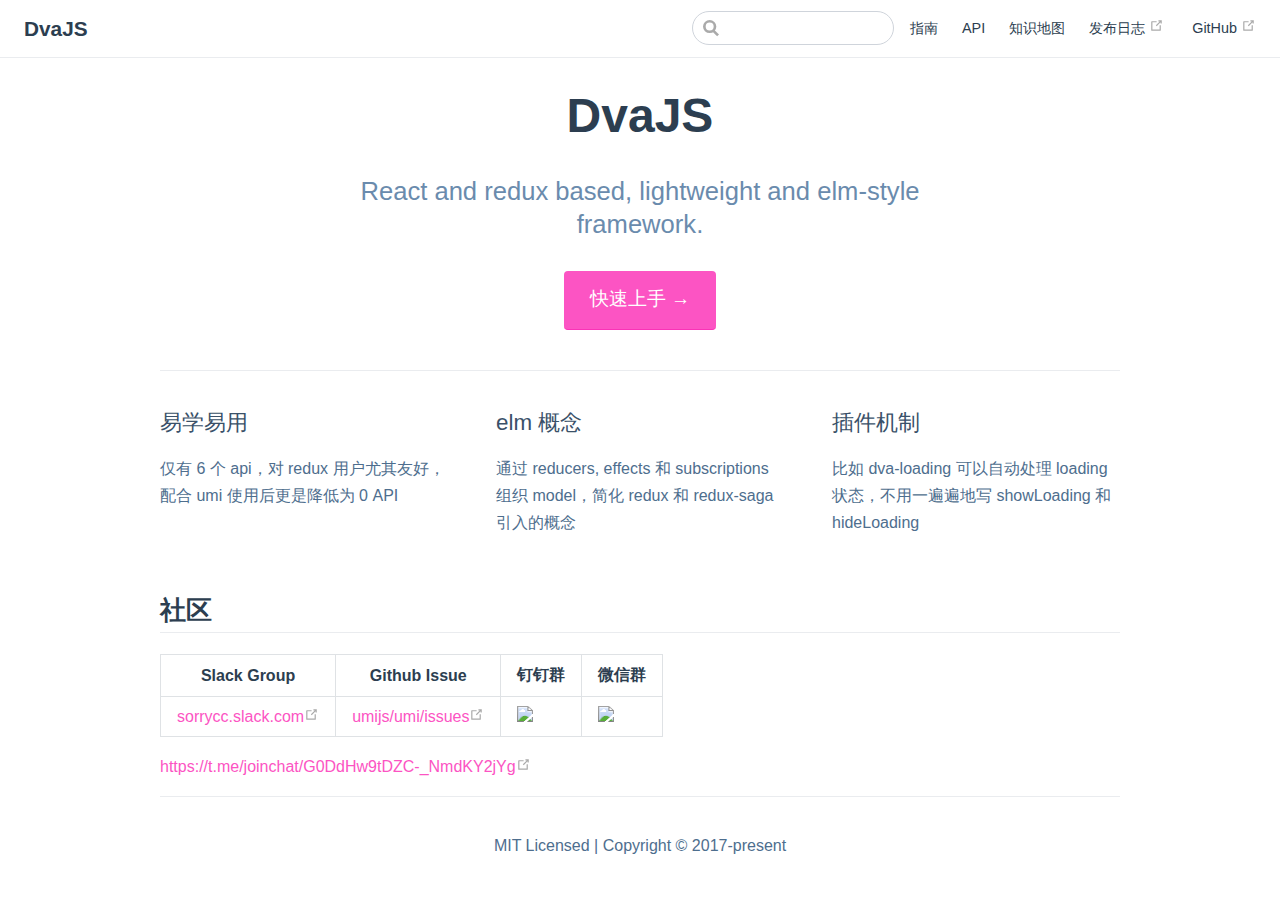
==== index.html @ c40e7f50 "add:init" ====
<!DOCTYPE html>
<html lang="en-US">
  <head>
    <meta charset="utf-8">
    <meta name="viewport" content="width=device-width,initial-scale=1">
    <title>DvaJS</title>
    <meta name="description" content="React and redux based, lightweight and elm-style framework.">
    
    
    <link rel="preload" href="/assets/css/0.styles.b0be452b.css" as="style"><link rel="preload" href="/assets/js/app.c9325fe4.js" as="script"><link rel="preload" href="/assets/js/6.11b1af30.js" as="script"><link rel="prefetch" href="/assets/js/10.3b941219.js"><link rel="prefetch" href="/assets/js/11.faeb7d87.js"><link rel="prefetch" href="/assets/js/12.e7dcc131.js"><link rel="prefetch" href="/assets/js/13.76b6ff05.js"><link rel="prefetch" href="/assets/js/14.040e951c.js"><link rel="prefetch" href="/assets/js/15.d0a3ab5c.js"><link rel="prefetch" href="/assets/js/16.5284c3d8.js"><link rel="prefetch" href="/assets/js/17.88814d3d.js"><link rel="prefetch" href="/assets/js/2.fa90be6b.js"><link rel="prefetch" href="/assets/js/3.ce55975b.js"><link rel="prefetch" href="/assets/js/4.3167257f.js"><link rel="prefetch" href="/assets/js/5.03540d78.js"><link rel="prefetch" href="/assets/js/7.8726c71b.js"><link rel="prefetch" href="/assets/js/8.0f609521.js"><link rel="prefetch" href="/assets/js/9.8cca2a40.js">
    <link rel="stylesheet" href="/assets/css/0.styles.b0be452b.css">
  </head>
  <body>
    <div id="app" data-server-rendered="true"><div class="theme-container no-sidebar"><header class="navbar"><div class="sidebar-button"><svg xmlns="http://www.w3.org/2000/svg" aria-hidden="true" role="img" viewBox="0 0 448 512" class="icon"><path fill="currentColor" d="M436 124H12c-6.627 0-12-5.373-12-12V80c0-6.627 5.373-12 12-12h424c6.627 0 12 5.373 12 12v32c0 6.627-5.373 12-12 12zm0 160H12c-6.627 0-12-5.373-12-12v-32c0-6.627 5.373-12 12-12h424c6.627 0 12 5.373 12 12v32c0 6.627-5.373 12-12 12zm0 160H12c-6.627 0-12-5.373-12-12v-32c0-6.627 5.373-12 12-12h424c6.627 0 12 5.373 12 12v32c0 6.627-5.373 12-12 12z"></path></svg></div> <a href="/" aria-current="page" class="home-link router-link-exact-active router-link-active"><!----> <span class="site-name">DvaJS</span></a> <div class="links" style="max-width:nullpx;"><div class="search-box"><input aria-label="Search" autocomplete="off" spellcheck="false" value=""> <!----></div> <nav class="nav-links can-hide"><div class="nav-item"><a href="/guide/" class="nav-link">指南</a></div><div class="nav-item"><a href="/api/" class="nav-link">API</a></div><div class="nav-item"><a href="/knowledgemap/" class="nav-link">知识地图</a></div><div class="nav-item"><a href="https://github.com/dvajs/dva/releases" target="_blank" rel="noopener noreferrer" class="nav-link external">
  发布日志
  <svg xmlns="http://www.w3.org/2000/svg" aria-hidden="true" x="0px" y="0px" viewBox="0 0 100 100" width="15" height="15" class="icon outbound"><path fill="currentColor" d="M18.8,85.1h56l0,0c2.2,0,4-1.8,4-4v-32h-8v28h-48v-48h28v-8h-32l0,0c-2.2,0-4,1.8-4,4v56C14.8,83.3,16.6,85.1,18.8,85.1z"></path> <polygon fill="currentColor" points="45.7,48.7 51.3,54.3 77.2,28.5 77.2,37.2 85.2,37.2 85.2,14.9 62.8,14.9 62.8,22.9 71.5,22.9"></polygon></svg></a></div> <a href="https://github.com/dvajs/dva" target="_blank" rel="noopener noreferrer" class="repo-link">
    GitHub
    <svg xmlns="http://www.w3.org/2000/svg" aria-hidden="true" x="0px" y="0px" viewBox="0 0 100 100" width="15" height="15" class="icon outbound"><path fill="currentColor" d="M18.8,85.1h56l0,0c2.2,0,4-1.8,4-4v-32h-8v28h-48v-48h28v-8h-32l0,0c-2.2,0-4,1.8-4,4v56C14.8,83.3,16.6,85.1,18.8,85.1z"></path> <polygon fill="currentColor" points="45.7,48.7 51.3,54.3 77.2,28.5 77.2,37.2 85.2,37.2 85.2,14.9 62.8,14.9 62.8,22.9 71.5,22.9"></polygon></svg></a></nav></div></header> <div class="sidebar-mask"></div> <div class="sidebar"><nav class="nav-links"><div class="nav-item"><a href="/guide/" class="nav-link">指南</a></div><div class="nav-item"><a href="/api/" class="nav-link">API</a></div><div class="nav-item"><a href="/knowledgemap/" class="nav-link">知识地图</a></div><div class="nav-item"><a href="https://github.com/dvajs/dva/releases" target="_blank" rel="noopener noreferrer" class="nav-link external">
  发布日志
  <svg xmlns="http://www.w3.org/2000/svg" aria-hidden="true" x="0px" y="0px" viewBox="0 0 100 100" width="15" height="15" class="icon outbound"><path fill="currentColor" d="M18.8,85.1h56l0,0c2.2,0,4-1.8,4-4v-32h-8v28h-48v-48h28v-8h-32l0,0c-2.2,0-4,1.8-4,4v56C14.8,83.3,16.6,85.1,18.8,85.1z"></path> <polygon fill="currentColor" points="45.7,48.7 51.3,54.3 77.2,28.5 77.2,37.2 85.2,37.2 85.2,14.9 62.8,14.9 62.8,22.9 71.5,22.9"></polygon></svg></a></div> <a href="https://github.com/dvajs/dva" target="_blank" rel="noopener noreferrer" class="repo-link">
    GitHub
    <svg xmlns="http://www.w3.org/2000/svg" aria-hidden="true" x="0px" y="0px" viewBox="0 0 100 100" width="15" height="15" class="icon outbound"><path fill="currentColor" d="M18.8,85.1h56l0,0c2.2,0,4-1.8,4-4v-32h-8v28h-48v-48h28v-8h-32l0,0c-2.2,0-4,1.8-4,4v56C14.8,83.3,16.6,85.1,18.8,85.1z"></path> <polygon fill="currentColor" points="45.7,48.7 51.3,54.3 77.2,28.5 77.2,37.2 85.2,37.2 85.2,14.9 62.8,14.9 62.8,22.9 71.5,22.9"></polygon></svg></a></nav>  <!----> </div> <div class="home"><div class="hero"><!----> <h1>DvaJS</h1> <p class="description">
      React and redux based, lightweight and elm-style framework.
    </p> <p class="action"><a href="/guide/" class="nav-link action-button">快速上手 →</a></p></div> <div class="features"><div class="feature"><h2>易学易用</h2> <p>仅有 6 个 api，对 redux 用户尤其友好，配合 umi 使用后更是降低为 0 API</p></div><div class="feature"><h2>elm 概念</h2> <p>通过 reducers, effects 和 subscriptions 组织 model，简化 redux 和 redux-saga 引入的概念</p></div><div class="feature"><h2>插件机制</h2> <p>比如 dva-loading 可以自动处理 loading 状态，不用一遍遍地写 showLoading 和 hideLoading</p></div></div> <div class="content custom"><h2 id="社区"><a href="#社区" class="header-anchor">#</a> 社区</h2> <table><thead><tr><th>Slack Group</th> <th>Github Issue</th> <th>钉钉群</th> <th>微信群</th></tr></thead> <tbody><tr><td><a href="https://join.slack.com/t/sorrycc/shared_invite/enQtNTUzMTYxNDQ5MzE4LTg1NjEzYWUwNDQzMWU3YjViYjcyM2RkZDdjMzE0NzIxMTg3MzIwMDM2YjUwNTZkNDdhNTY5ZTlhYzc1Nzk2NzI" target="_blank" rel="noopener noreferrer">sorrycc.slack.com<svg xmlns="http://www.w3.org/2000/svg" aria-hidden="true" x="0px" y="0px" viewBox="0 0 100 100" width="15" height="15" class="icon outbound"><path fill="currentColor" d="M18.8,85.1h56l0,0c2.2,0,4-1.8,4-4v-32h-8v28h-48v-48h28v-8h-32l0,0c-2.2,0-4,1.8-4,4v56C14.8,83.3,16.6,85.1,18.8,85.1z"></path> <polygon fill="currentColor" points="45.7,48.7 51.3,54.3 77.2,28.5 77.2,37.2 85.2,37.2 85.2,14.9 62.8,14.9 62.8,22.9 71.5,22.9"></polygon></svg></a></td> <td><a href="https://github.com/umijs/umi/issues" target="_blank" rel="noopener noreferrer">umijs/umi/issues<svg xmlns="http://www.w3.org/2000/svg" aria-hidden="true" x="0px" y="0px" viewBox="0 0 100 100" width="15" height="15" class="icon outbound"><path fill="currentColor" d="M18.8,85.1h56l0,0c2.2,0,4-1.8,4-4v-32h-8v28h-48v-48h28v-8h-32l0,0c-2.2,0-4,1.8-4,4v56C14.8,83.3,16.6,85.1,18.8,85.1z"></path> <polygon fill="currentColor" points="45.7,48.7 51.3,54.3 77.2,28.5 77.2,37.2 85.2,37.2 85.2,14.9 62.8,14.9 62.8,22.9 71.5,22.9"></polygon></svg></a></td> <td><img src="https://gw.alipayobjects.com/zos/rmsportal/jPXcQOlGLnylGMfrKdBz.jpg" width="60"></td> <td><img src="https://img.alicdn.com/tfs/TB13U6aF6DpK1RjSZFrXXa78VXa-752-974.jpg" width="60"></td></tr></tbody></table> <p><a href="https://t.me/joinchat/G0DdHw9tDZC-_NmdKY2jYg" target="_blank" rel="noopener noreferrer">https://t.me/joinchat/G0DdHw9tDZC-_NmdKY2jYg<svg xmlns="http://www.w3.org/2000/svg" aria-hidden="true" x="0px" y="0px" viewBox="0 0 100 100" width="15" height="15" class="icon outbound"><path fill="currentColor" d="M18.8,85.1h56l0,0c2.2,0,4-1.8,4-4v-32h-8v28h-48v-48h28v-8h-32l0,0c-2.2,0-4,1.8-4,4v56C14.8,83.3,16.6,85.1,18.8,85.1z"></path> <polygon fill="currentColor" points="45.7,48.7 51.3,54.3 77.2,28.5 77.2,37.2 85.2,37.2 85.2,14.9 62.8,14.9 62.8,22.9 71.5,22.9"></polygon></svg></a></p></div> <div class="footer">
    MIT Licensed | Copyright © 2017-present
  </div></div> <!----></div></div>
    <script src="/assets/js/app.c9325fe4.js" defer></script><script src="/assets/js/6.11b1af30.js" defer></script>
  </body>
</html>
---- assets/css/0.styles.b0be452b.css ----
.home{padding:3.6rem 2rem 0;max-width:960px;margin:0 auto}.home .hero{text-align:center}.home .hero img{max-width:100%;max-height:280px;display:block;margin:3rem auto 1.5rem}.home .hero h1{font-size:3rem}.home .hero .action,.home .hero .description,.home .hero h1{margin:1.8rem auto}.home .hero .description{max-width:35rem;font-size:1.6rem;line-height:1.3;color:#6a8bad}.home .hero .action-button{display:inline-block;font-size:1.2rem;color:#fff;background-color:#fc54c3;padding:.8rem 1.6rem;border-radius:4px;transition:background-color .1s ease;box-sizing:border-box;border-bottom:1px solid #fb33b7}.home .hero .action-button:hover{background-color:#fc65c9}.home .features{border-top:1px solid #eaecef;padding:1.2rem 0;margin-top:2.5rem;display:flex;flex-wrap:wrap;align-items:flex-start;align-content:stretch;justify-content:space-between}.home .feature{flex-grow:1;flex-basis:30%;max-width:30%}.home .feature h2{font-size:1.4rem;font-weight:500;border-bottom:none;padding-bottom:0;color:#3a5169}.home .feature p{color:#4e6e8e}.home .footer{padding:2.5rem;border-top:1px solid #eaecef;text-align:center;color:#4e6e8e}@media (max-width:719px){.home .features{flex-direction:column}.home .feature{max-width:100%;padding:0 2.5rem}}@media (max-width:419px){.home{padding-left:1.5rem;padding-right:1.5rem}.home .hero img{max-height:210px;margin:2rem auto 1.2rem}.home .hero h1{font-size:2rem}.home .hero .action,.home .hero .description,.home .hero h1{margin:1.2rem auto}.home .hero .description{font-size:1.2rem}.home .hero .action-button{font-size:1rem;padding:.6rem 1.2rem}.home .feature h2{font-size:1.25rem}}.sidebar-button{display:none;width:1.25rem;height:1.25rem;position:absolute;padding:.6rem;top:.6rem;left:1rem;cursor:pointer}.sidebar-button .icon{display:block;width:1.25rem;height:1.25rem}@media (max-width:719px){.sidebar-button{display:block}}.search-box{display:inline-block;position:relative;margin-right:1rem}.search-box input{cursor:text;width:10rem;color:#4e6e8e;display:inline-block;border:1px solid #cfd4db;border-radius:2rem;font-size:.9rem;line-height:2rem;padding:0 .5rem 0 2rem;outline:none;transition:all .2s ease;background:#fff url(/assets/img/search.83621669.svg) .6rem .5rem no-repeat;background-size:1rem}.search-box input:focus{cursor:auto;border-color:#fc54c3}.search-box .suggestions{background:#fff;width:20rem;position:absolute;top:1.5rem;border:1px solid #cfd4db;border-radius:6px;padding:.4rem;list-style-type:none}.search-box .suggestions.align-right{right:0}.search-box .suggestion{line-height:1.4;padding:.4rem .6rem;border-radius:4px;cursor:pointer}.search-box .suggestion a{white-space:normal;color:#5d82a6}.search-box .suggestion a .page-title{font-weight:600}.search-box .suggestion a .header{font-size:.9em;margin-left:.25em}.search-box .suggestion.focused{background-color:#f3f4f5}.search-box .suggestion.focused a{color:#fc54c3}@media (max-width:959px){.search-box input{cursor:pointer;width:0;border-color:transparent;position:relative}.search-box input:focus{cursor:text;left:0;width:10rem}}@media (max-width:959px) and (min-width:719px){.search-box .suggestions{left:0}}@media (max-width:719px){.search-box{margin-right:0}.search-box input{left:1rem}.search-box .suggestions{right:0}}@media (max-width:419px){.search-box .suggestions{width:calc(100vw - 4rem)}.search-box input:focus{width:8rem}}.dropdown-enter,.dropdown-leave-to{height:0!important}.dropdown-wrapper{cursor:pointer}.dropdown-wrapper .dropdown-title{display:block}.dropdown-wrapper .dropdown-title:hover{border-color:transparent}.dropdown-wrapper .dropdown-title .arrow{vertical-align:middle;margin-top:-1px;margin-left:.4rem}.dropdown-wrapper .nav-dropdown .dropdown-item{color:inherit;line-height:1.7rem}.dropdown-wrapper .nav-dropdown .dropdown-item h4{margin:.45rem 0 0;border-top:1px solid #eee;padding:.45rem 1.5rem 0 1.25rem}.dropdown-wrapper .nav-dropdown .dropdown-item .dropdown-subitem-wrapper{padding:0;list-style:none}.dropdown-wrapper .nav-dropdown .dropdown-item .dropdown-subitem-wrapper .dropdown-subitem{font-size:.9em}.dropdown-wrapper .nav-dropdown .dropdown-item a{display:block;line-height:1.7rem;position:relative;border-bottom:none;font-weight:400;margin-bottom:0;padding:0 1.5rem 0 1.25rem}.dropdown-wrapper .nav-dropdown .dropdown-item a.router-link-active,.dropdown-wrapper .nav-dropdown .dropdown-item a:hover{color:#fc54c3}.dropdown-wrapper .nav-dropdown .dropdown-item a.router-link-active:after{content:"";width:0;height:0;border-left:5px solid #fc54c3;border-top:3px solid transparent;border-bottom:3px solid transparent;position:absolute;top:calc(50% - 2px);left:9px}.dropdown-wrapper .nav-dropdown .dropdown-item:first-child h4{margin-top:0;padding-top:0;border-top:0}@media (max-width:719px){.dropdown-wrapper.open .dropdown-title{margin-bottom:.5rem}.dropdown-wrapper .nav-dropdown{transition:height .1s ease-out;overflow:hidden}.dropdown-wrapper .nav-dropdown .dropdown-item h4{border-top:0;margin-top:0;padding-top:0}.dropdown-wrapper .nav-dropdown .dropdown-item>a,.dropdown-wrapper .nav-dropdown .dropdown-item h4{font-size:15px;line-height:2rem}.dropdown-wrapper .nav-dropdown .dropdown-item .dropdown-subitem{font-size:14px;padding-left:1rem}}@media (min-width:719px){.dropdown-wrapper{height:1.8rem}.dropdown-wrapper:hover .nav-dropdown{display:block!important}.dropdown-wrapper .dropdown-title .arrow{border-left:4px solid transparent;border-right:4px solid transparent;border-top:6px solid #ccc;border-bottom:0}.dropdown-wrapper .nav-dropdown{display:none;height:auto!important;box-sizing:border-box;max-height:calc(100vh - 2.7rem);overflow-y:auto;position:absolute;top:100%;right:0;background-color:#fff;padding:.6rem 0;border:1px solid #ddd;border-bottom-color:#ccc;text-align:left;border-radius:.25rem;white-space:nowrap;margin:0}}.nav-links{display:inline-block}.nav-links a{line-height:1.4rem;color:inherit}.nav-links a.router-link-active,.nav-links a:hover{color:#fc54c3}.nav-links .nav-item{position:relative;display:inline-block;margin-left:1.5rem;line-height:2rem}.nav-links .nav-item:first-child{margin-left:0}.nav-links .repo-link{margin-left:1.5rem}@media (max-width:719px){.nav-links .nav-item,.nav-links .repo-link{margin-left:0}}@media (min-width:719px){.nav-links a.router-link-active,.nav-links a:hover{color:#2c3e50}.nav-item>a:not(.external).router-link-active,.nav-item>a:not(.external):hover{margin-bottom:-2px;border-bottom:2px solid #fc62c8}}.navbar{padding:.7rem 1.5rem;line-height:2.2rem;position:relative}.navbar a,.navbar img,.navbar span{display:inline-block}.navbar .logo{height:2.2rem;min-width:2.2rem;margin-right:.8rem;vertical-align:top}.navbar .site-name{font-size:1.3rem;font-weight:600;color:#2c3e50;position:relative}.navbar .links{padding-left:1.5rem;box-sizing:border-box;background-color:#fff;white-space:nowrap;font-size:.9rem;position:absolute;right:1.5rem;top:.7rem;display:flex}.navbar .links .search-box{flex:0 0 auto;vertical-align:top}.navbar .links .nav-links{flex:1}@media (max-width:719px){.navbar{padding-left:4rem}.navbar .can-hide{display:none}.navbar .links{padding-left:1.5rem}}.page-edit,.page-nav{max-width:740px;margin:0 auto;padding:2rem 2.5rem}@media (max-width:959px){.page-edit,.page-nav{padding:2rem}}@media (max-width:419px){.page-edit,.page-nav{padding:1.5rem}}.page{padding-bottom:2rem}.page-edit{padding-top:1rem;padding-bottom:1rem;overflow:auto}.page-edit .edit-link{display:inline-block}.page-edit .edit-link a{color:#4e6e8e;margin-right:.25rem}.page-edit .last-updated{float:right;font-size:.9em}.page-edit .last-updated .prefix{font-weight:500;color:#4e6e8e}.page-edit .last-updated .time{font-weight:400;color:#aaa}.page-nav{padding-top:1rem;padding-bottom:0}.page-nav .inner{min-height:2rem;margin-top:0;border-top:1px solid #eaecef;padding-top:1rem;overflow:auto}.page-nav .next{float:right}@media (max-width:719px){.page-edit .edit-link{margin-bottom:.5rem}.page-edit .last-updated{font-size:.8em;float:none;text-align:left}}.sidebar .sidebar-sub-headers{padding-left:1rem;font-size:.95em}a.sidebar-link{font-weight:400;display:inline-block;color:#2c3e50;border-left:.25rem solid transparent;padding:.35rem 1rem .35rem 1.25rem;line-height:1.4;width:100%;box-sizing:border-box}a.sidebar-link:hover{color:#fc54c3}a.sidebar-link.active{font-weight:600;color:#fc54c3;border-left-color:#fc54c3}.sidebar-group a.sidebar-link{padding-left:2rem}.sidebar-sub-headers a.sidebar-link{padding-top:.25rem;padding-bottom:.25rem;border-left:none}.sidebar-sub-headers a.sidebar-link.active{font-weight:500}.sidebar-group:not(.first){margin-top:1em}.sidebar-group .sidebar-group{padding-left:.5em}.sidebar-group:not(.collapsable) .sidebar-heading{cursor:auto;color:inherit}.sidebar-heading{color:#999;transition:color .15s ease;cursor:pointer;font-size:1.1em;font-weight:700;padding:0 1.5rem;margin-top:0;margin-bottom:.5rem}.sidebar-heading.open,.sidebar-heading:hover{color:inherit}.sidebar-heading .arrow{position:relative;top:-.12em;left:.5em}.sidebar-heading:.open .arrow{top:-.18em}.sidebar-group-items{transition:height .1s ease-out;overflow:hidden}.sidebar ul{padding:0;margin:0;list-style-type:none}.sidebar a{display:inline-block}.sidebar .nav-links{display:none;border-bottom:1px solid #eaecef;padding:.5rem 0 .75rem 0}.sidebar .nav-links a{font-weight:600}.sidebar .nav-links .nav-item,.sidebar .nav-links .repo-link{display:block;line-height:1.25rem;font-size:1.1em;padding:.5rem 0 .5rem 1.5rem}.sidebar .sidebar-links{padding:1.5rem 0}@media (max-width:719px){.sidebar .nav-links{display:block}.sidebar .nav-links .dropdown-wrapper .nav-dropdown .dropdown-item a.router-link-active:after{top:calc(1rem - 2px)}.sidebar .sidebar-links{padding:1rem 0}}.sw-update-popup{position:fixed;right:1em;bottom:1em;padding:1em;border:1px solid #fc54c3;border-radius:3px;background:#fff;box-shadow:0 4px 16px rgba(0,0,0,.5);text-align:center}.sw-update-popup button{margin-top:.5em;padding:.25em 2em}.sw-update-popup-enter-active,.sw-update-popup-leave-active{transition:opacity .3s,transform .3s}.sw-update-popup-enter,.sw-update-popup-leave-to{opacity:0;transform:translateY(50%) scale(.5)}code[class*=language-],pre[class*=language-]{color:#ccc;background:none;font-family:Consolas,Monaco,Andale Mono,Ubuntu Mono,monospace;font-size:1em;text-align:left;white-space:pre;word-spacing:normal;word-break:normal;word-wrap:normal;line-height:1.5;tab-size:4;hyphens:none}pre[class*=language-]{padding:1em;margin:.5em 0;overflow:auto}:not(pre)>code[class*=language-],pre[class*=language-]{background:#2d2d2d}:not(pre)>code[class*=language-]{padding:.1em;border-radius:.3em;white-space:normal}.token.block-comment,.token.cdata,.token.comment,.token.doctype,.token.prolog{color:#999}.token.punctuation{color:#ccc}.token.attr-name,.token.deleted,.token.namespace,.token.tag{color:#e2777a}.token.function-name{color:#6196cc}.token.boolean,.token.function,.token.number{color:#f08d49}.token.class-name,.token.constant,.token.property,.token.symbol{color:#f8c555}.token.atrule,.token.builtin,.token.important,.token.keyword,.token.selector{color:#cc99cd}.token.attr-value,.token.char,.token.regex,.token.string,.token.variable{color:#7ec699}.token.entity,.token.operator,.token.url{color:#67cdcc}.token.bold,.token.important{font-weight:700}.token.italic{font-style:italic}.token.entity{cursor:help}.token.inserted{color:green}#nprogress{pointer-events:none}#nprogress .bar{background:#fc54c3;position:fixed;z-index:1031;top:0;left:0;width:100%;height:2px}#nprogress .peg{display:block;position:absolute;right:0;width:100px;height:100%;box-shadow:0 0 10px #fc54c3,0 0 5px #fc54c3;opacity:1;transform:rotate(3deg) translateY(-4px)}#nprogress .spinner{display:block;position:fixed;z-index:1031;top:15px;right:15px}#nprogress .spinner-icon{width:18px;height:18px;box-sizing:border-box;border:2px solid transparent;border-top-color:#fc54c3;border-left-color:#fc54c3;border-radius:50%;animation:nprogress-spinner .4s linear infinite}.nprogress-custom-parent{overflow:hidden;position:relative}.nprogress-custom-parent #nprogress .bar,.nprogress-custom-parent #nprogress .spinner{position:absolute}@keyframes nprogress-spinner{0%{transform:rotate(0deg)}to{transform:rotate(1turn)}}.content code{color:#476582;padding:.25rem .5rem;margin:0;font-size:.85em;background-color:rgba(27,31,35,.05);border-radius:3px}.content pre,.content pre[class*=language-]{line-height:1.4;padding:1.25rem 1.5rem;margin:.85rem 0;background-color:#282c34;border-radius:6px;overflow:auto}.content pre[class*=language-] code,.content pre code{color:#fff;padding:0;background-color:transparent;border-radius:0}div[class*=language-]{position:relative;background-color:#282c34;border-radius:6px}div[class*=language-] .highlight-lines{-webkit-user-select:none;user-select:none;padding-top:1.3rem;position:absolute;top:0;left:0;width:100%;line-height:1.4}div[class*=language-] .highlight-lines .highlighted{background-color:rgba(0,0,0,.66)}div[class*=language-] pre,div[class*=language-] pre[class*=language-]{background:transparent;position:relative;z-index:1}div[class*=language-]:before{position:absolute;z-index:3;top:.8em;right:1em;font-size:.75rem;color:hsla(0,0%,100%,.4)}div[class*=language-]:not(.line-numbers-mode) .line-numbers-wrapper{display:none}div[class*=language-].line-numbers-mode .highlight-lines .highlighted{position:relative}div[class*=language-].line-numbers-mode .highlight-lines .highlighted:before{content:" ";position:absolute;z-index:3;left:0;top:0;display:block;width:3.5rem;height:100%;background-color:rgba(0,0,0,.66)}div[class*=language-].line-numbers-mode pre{padding-left:4.5rem;vertical-align:middle}div[class*=language-].line-numbers-mode .line-numbers-wrapper{position:absolute;top:0;width:3.5rem;text-align:center;color:hsla(0,0%,100%,.3);padding:1.25rem 0;line-height:1.4}div[class*=language-].line-numbers-mode .line-numbers-wrapper br{-webkit-user-select:none;user-select:none}div[class*=language-].line-numbers-mode .line-numbers-wrapper .line-number{position:relative;z-index:4;-webkit-user-select:none;user-select:none;font-size:.85em}div[class*=language-].line-numbers-mode:after{content:"";position:absolute;z-index:2;top:0;left:0;width:3.5rem;height:100%;border-radius:6px 0 0 6px;border-right:1px solid rgba(0,0,0,.66);background-color:#282c34}div[class~=language-js]:before{content:"js"}div[class~=language-ts]:before{content:"ts"}div[class~=language-html]:before{content:"html"}div[class~=language-md]:before{content:"md"}div[class~=language-vue]:before{content:"vue"}div[class~=language-css]:before{content:"css"}div[class~=language-sass]:before{content:"sass"}div[class~=language-scss]:before{content:"scss"}div[class~=language-less]:before{content:"less"}div[class~=language-stylus]:before{content:"stylus"}div[class~=language-go]:before{content:"go"}div[class~=language-java]:before{content:"java"}div[class~=language-c]:before{content:"c"}div[class~=language-sh]:before{content:"sh"}div[class~=language-yaml]:before{content:"yaml"}div[class~=language-py]:before{content:"py"}div[class~=language-javascript]:before{content:"js"}div[class~=language-typescript]:before{content:"ts"}div[class~=language-markup]:before{content:"html"}div[class~=language-markdown]:before{content:"md"}div[class~=language-json]:before{content:"json"}div[class~=language-ruby]:before{content:"rb"}div[class~=language-python]:before{content:"py"}div[class~=language-bash]:before{content:"sh"}.custom-block .custom-block-title{font-weight:600;margin-bottom:-.4rem}.custom-block.danger,.custom-block.tip,.custom-block.warning{padding:.1rem 1.5rem;border-left-width:.5rem;border-left-style:solid;margin:1rem 0}.custom-block.tip{background-color:#f3f5f7;border-color:#42b983}.custom-block.warning{background-color:rgba(255,229,100,.3);border-color:#e7c000;color:#6b5900}.custom-block.warning .custom-block-title{color:#b29400}.custom-block.warning a{color:#2c3e50}.custom-block.danger{background-color:#ffe6e6;border-color:#c00;color:#4d0000}.custom-block.danger .custom-block-title{color:#900}.custom-block.danger a{color:#2c3e50}.arrow{display:inline-block;width:0;height:0}.arrow.up{border-bottom:6px solid #ccc}.arrow.down,.arrow.up{border-left:4px solid transparent;border-right:4px solid transparent}.arrow.down{border-top:6px solid #ccc}.arrow.right{border-left:6px solid #ccc}.arrow.left,.arrow.right{border-top:4px solid transparent;border-bottom:4px solid transparent}.arrow.left{border-right:6px solid #ccc}.content:not(.custom){max-width:740px;margin:0 auto;padding:2rem 2.5rem}@media (max-width:959px){.content:not(.custom){padding:2rem}}@media (max-width:419px){.content:not(.custom){padding:1.5rem}}.table-of-contents .badge{vertical-align:middle}body,html{padding:0;margin:0}body{font-family:-apple-system,BlinkMacSystemFont,Segoe UI,Roboto,Oxygen,Ubuntu,Cantarell,Fira Sans,Droid Sans,Helvetica Neue,sans-serif;-webkit-font-smoothing:antialiased;-moz-osx-font-smoothing:grayscale;font-size:16px;color:#2c3e50}.page{padding-left:20rem}.navbar{z-index:20;right:0;height:3.6rem;background-color:#fff;box-sizing:border-box;border-bottom:1px solid #eaecef}.navbar,.sidebar-mask{position:fixed;top:0;left:0}.sidebar-mask{z-index:9;width:100vw;height:100vh;display:none}.sidebar{font-size:15px;background-color:#fff;width:20rem;position:fixed;z-index:10;margin:0;top:3.6rem;left:0;bottom:0;box-sizing:border-box;border-right:1px solid #eaecef;overflow-y:auto}.content:not(.custom)>:first-child{margin-top:3.6rem}.content:not(.custom) a:hover{text-decoration:underline}.content:not(.custom) p.demo{padding:1rem 1.5rem;border:1px solid #ddd;border-radius:4px}.content:not(.custom) img{max-width:100%}.content.custom{padding:0;margin:0}.content.custom img{max-width:100%}a{font-weight:500;text-decoration:none}a,p a code{color:#fc54c3}p a code{font-weight:400}kbd{background:#eee;border:.15rem solid #ddd;border-bottom:.25rem solid #ddd;border-radius:.15rem;padding:0 .15em}blockquote{font-size:1.2rem;color:#999;border-left:.25rem solid #dfe2e5;margin-left:0;padding-left:1rem}ol,ul{padding-left:1.2em}strong{font-weight:600}h1,h2,h3,h4,h5,h6{font-weight:600;line-height:1.25}.content:not(.custom)>h1,.content:not(.custom)>h2,.content:not(.custom)>h3,.content:not(.custom)>h4,.content:not(.custom)>h5,.content:not(.custom)>h6{margin-top:-3.1rem;padding-top:4.6rem;margin-bottom:0}.content:not(.custom)>h1:first-child,.content:not(.custom)>h2:first-child,.content:not(.custom)>h3:first-child,.content:not(.custom)>h4:first-child,.content:not(.custom)>h5:first-child,.content:not(.custom)>h6:first-child{margin-top:-1.5rem;margin-bottom:1rem}.content:not(.custom)>h1:first-child+.custom-block,.content:not(.custom)>h1:first-child+p,.content:not(.custom)>h1:first-child+pre,.content:not(.custom)>h2:first-child+.custom-block,.content:not(.custom)>h2:first-child+p,.content:not(.custom)>h2:first-child+pre,.content:not(.custom)>h3:first-child+.custom-block,.content:not(.custom)>h3:first-child+p,.content:not(.custom)>h3:first-child+pre,.content:not(.custom)>h4:first-child+.custom-block,.content:not(.custom)>h4:first-child+p,.content:not(.custom)>h4:first-child+pre,.content:not(.custom)>h5:first-child+.custom-block,.content:not(.custom)>h5:first-child+p,.content:not(.custom)>h5:first-child+pre,.content:not(.custom)>h6:first-child+.custom-block,.content:not(.custom)>h6:first-child+p,.content:not(.custom)>h6:first-child+pre{margin-top:2rem}h1:hover .header-anchor,h2:hover .header-anchor,h3:hover .header-anchor,h4:hover .header-anchor,h5:hover .header-anchor,h6:hover .header-anchor{opacity:1}h1{font-size:2.2rem}h2{font-size:1.65rem;padding-bottom:.3rem;border-bottom:1px solid #eaecef}h3{font-size:1.35rem}a.header-anchor{font-size:.85em;float:left;margin-left:-.87em;padding-right:.23em;margin-top:.125em;opacity:0}a.header-anchor:hover{text-decoration:none}.line-number,code,kbd{font-family:source-code-pro,Menlo,Monaco,Consolas,Courier New,monospace}ol,p,ul{line-height:1.7}hr{border:0;border-top:1px solid #eaecef}table{border-collapse:collapse;margin:1rem 0;display:block;overflow-x:auto}tr{border-top:1px solid #dfe2e5}tr:nth-child(2n){background-color:#f6f8fa}td,th{border:1px solid #dfe2e5;padding:.6em 1em}.custom-layout{padding-top:3.6rem}.theme-container.sidebar-open .sidebar-mask{display:block}.theme-container.no-navbar .content:not(.custom)>h1,.theme-container.no-navbar h2,.theme-container.no-navbar h3,.theme-container.no-navbar h4,.theme-container.no-navbar h5,.theme-container.no-navbar h6{margin-top:1.5rem;padding-top:0}.theme-container.no-navbar .sidebar{top:0}.theme-container.no-navbar .custom-layout{padding-top:0}@media (min-width:720px){.theme-container.no-sidebar .sidebar{display:none}.theme-container.no-sidebar .page{padding-left:0}}@media (max-width:959px){.sidebar{font-size:15px;width:16.4rem}.page{padding-left:16.4rem}}@media (max-width:719px){.sidebar{top:0;padding-top:3.6rem;transform:translateX(-100%);transition:transform .2s ease}.page{padding-left:0}.theme-container.sidebar-open .sidebar{transform:translateX(0)}.theme-container.no-navbar .sidebar{padding-top:0}}@media (max-width:419px){h1{font-size:1.9rem}.content div[class*=language-]{margin:.85rem -1.5rem;border-radius:0}}.icon.outbound{color:#aaa;display:inline-block}.badge[data-v-099ab69c]{display:inline-block;font-size:14px;height:18px;line-height:18px;border-radius:3px;padding:0 6px;color:#fff;margin-right:5px;background-color:#42b983}.badge.middle[data-v-099ab69c]{vertical-align:middle}.badge.top[data-v-099ab69c]{vertical-align:top}.badge.green[data-v-099ab69c],.badge.tip[data-v-099ab69c]{background-color:#42b983}.badge.error[data-v-099ab69c]{background-color:#da5961}.badge.warn[data-v-099ab69c],.badge.warning[data-v-099ab69c],.badge.yellow[data-v-099ab69c]{background-color:#e7c000}
---- assets/css/0.styles.b0be452b.css ----
.home{padding:3.6rem 2rem 0;max-width:960px;margin:0 auto}.home .hero{text-align:center}.home .hero img{max-width:100%;max-height:280px;display:block;margin:3rem auto 1.5rem}.home .hero h1{font-size:3rem}.home .hero .action,.home .hero .description,.home .hero h1{margin:1.8rem auto}.home .hero .description{max-width:35rem;font-size:1.6rem;line-height:1.3;color:#6a8bad}.home .hero .action-button{display:inline-block;font-size:1.2rem;color:#fff;background-color:#fc54c3;padding:.8rem 1.6rem;border-radius:4px;transition:background-color .1s ease;box-sizing:border-box;border-bottom:1px solid #fb33b7}.home .hero .action-button:hover{background-color:#fc65c9}.home .features{border-top:1px solid #eaecef;padding:1.2rem 0;margin-top:2.5rem;display:flex;flex-wrap:wrap;align-items:flex-start;align-content:stretch;justify-content:space-between}.home .feature{flex-grow:1;flex-basis:30%;max-width:30%}.home .feature h2{font-size:1.4rem;font-weight:500;border-bottom:none;padding-bottom:0;color:#3a5169}.home .feature p{color:#4e6e8e}.home .footer{padding:2.5rem;border-top:1px solid #eaecef;text-align:center;color:#4e6e8e}@media (max-width:719px){.home .features{flex-direction:column}.home .feature{max-width:100%;padding:0 2.5rem}}@media (max-width:419px){.home{padding-left:1.5rem;padding-right:1.5rem}.home .hero img{max-height:210px;margin:2rem auto 1.2rem}.home .hero h1{font-size:2rem}.home .hero .action,.home .hero .description,.home .hero h1{margin:1.2rem auto}.home .hero .description{font-size:1.2rem}.home .hero .action-button{font-size:1rem;padding:.6rem 1.2rem}.home .feature h2{font-size:1.25rem}}.sidebar-button{display:none;width:1.25rem;height:1.25rem;position:absolute;padding:.6rem;top:.6rem;left:1rem;cursor:pointer}.sidebar-button .icon{display:block;width:1.25rem;height:1.25rem}@media (max-width:719px){.sidebar-button{display:block}}.search-box{display:inline-block;position:relative;margin-right:1rem}.search-box input{cursor:text;width:10rem;color:#4e6e8e;display:inline-block;border:1px solid #cfd4db;border-radius:2rem;font-size:.9rem;line-height:2rem;padding:0 .5rem 0 2rem;outline:none;transition:all .2s ease;background:#fff url(/assets/img/search.83621669.svg) .6rem .5rem no-repeat;background-size:1rem}.search-box input:focus{cursor:auto;border-color:#fc54c3}.search-box .suggestions{background:#fff;width:20rem;position:absolute;top:1.5rem;border:1px solid #cfd4db;border-radius:6px;padding:.4rem;list-style-type:none}.search-box .suggestions.align-right{right:0}.search-box .suggestion{line-height:1.4;padding:.4rem .6rem;border-radius:4px;cursor:pointer}.search-box .suggestion a{white-space:normal;color:#5d82a6}.search-box .suggestion a .page-title{font-weight:600}.search-box .suggestion a .header{font-size:.9em;margin-left:.25em}.search-box .suggestion.focused{background-color:#f3f4f5}.search-box .suggestion.focused a{color:#fc54c3}@media (max-width:959px){.search-box input{cursor:pointer;width:0;border-color:transparent;position:relative}.search-box input:focus{cursor:text;left:0;width:10rem}}@media (max-width:959px) and (min-width:719px){.search-box .suggestions{left:0}}@media (max-width:719px){.search-box{margin-right:0}.search-box input{left:1rem}.search-box .suggestions{right:0}}@media (max-width:419px){.search-box .suggestions{width:calc(100vw - 4rem)}.search-box input:focus{width:8rem}}.dropdown-enter,.dropdown-leave-to{height:0!important}.dropdown-wrapper{cursor:pointer}.dropdown-wrapper .dropdown-title{display:block}.dropdown-wrapper .dropdown-title:hover{border-color:transparent}.dropdown-wrapper .dropdown-title .arrow{vertical-align:middle;margin-top:-1px;margin-left:.4rem}.dropdown-wrapper .nav-dropdown .dropdown-item{color:inherit;line-height:1.7rem}.dropdown-wrapper .nav-dropdown .dropdown-item h4{margin:.45rem 0 0;border-top:1px solid #eee;padding:.45rem 1.5rem 0 1.25rem}.dropdown-wrapper .nav-dropdown .dropdown-item .dropdown-subitem-wrapper{padding:0;list-style:none}.dropdown-wrapper .nav-dropdown .dropdown-item .dropdown-subitem-wrapper .dropdown-subitem{font-size:.9em}.dropdown-wrapper .nav-dropdown .dropdown-item a{display:block;line-height:1.7rem;position:relative;border-bottom:none;font-weight:400;margin-bottom:0;padding:0 1.5rem 0 1.25rem}.dropdown-wrapper .nav-dropdown .dropdown-item a.router-link-active,.dropdown-wrapper .nav-dropdown .dropdown-item a:hover{color:#fc54c3}.dropdown-wrapper .nav-dropdown .dropdown-item a.router-link-active:after{content:"";width:0;height:0;border-left:5px solid #fc54c3;border-top:3px solid transparent;border-bottom:3px solid transparent;position:absolute;top:calc(50% - 2px);left:9px}.dropdown-wrapper .nav-dropdown .dropdown-item:first-child h4{margin-top:0;padding-top:0;border-top:0}@media (max-width:719px){.dropdown-wrapper.open .dropdown-title{margin-bottom:.5rem}.dropdown-wrapper .nav-dropdown{transition:height .1s ease-out;overflow:hidden}.dropdown-wrapper .nav-dropdown .dropdown-item h4{border-top:0;margin-top:0;padding-top:0}.dropdown-wrapper .nav-dropdown .dropdown-item>a,.dropdown-wrapper .nav-dropdown .dropdown-item h4{font-size:15px;line-height:2rem}.dropdown-wrapper .nav-dropdown .dropdown-item .dropdown-subitem{font-size:14px;padding-left:1rem}}@media (min-width:719px){.dropdown-wrapper{height:1.8rem}.dropdown-wrapper:hover .nav-dropdown{display:block!important}.dropdown-wrapper .dropdown-title .arrow{border-left:4px solid transparent;border-right:4px solid transparent;border-top:6px solid #ccc;border-bottom:0}.dropdown-wrapper .nav-dropdown{display:none;height:auto!important;box-sizing:border-box;max-height:calc(100vh - 2.7rem);overflow-y:auto;position:absolute;top:100%;right:0;background-color:#fff;padding:.6rem 0;border:1px solid #ddd;border-bottom-color:#ccc;text-align:left;border-radius:.25rem;white-space:nowrap;margin:0}}.nav-links{display:inline-block}.nav-links a{line-height:1.4rem;color:inherit}.nav-links a.router-link-active,.nav-links a:hover{color:#fc54c3}.nav-links .nav-item{position:relative;display:inline-block;margin-left:1.5rem;line-height:2rem}.nav-links .nav-item:first-child{margin-left:0}.nav-links .repo-link{margin-left:1.5rem}@media (max-width:719px){.nav-links .nav-item,.nav-links .repo-link{margin-left:0}}@media (min-width:719px){.nav-links a.router-link-active,.nav-links a:hover{color:#2c3e50}.nav-item>a:not(.external).router-link-active,.nav-item>a:not(.external):hover{margin-bottom:-2px;border-bottom:2px solid #fc62c8}}.navbar{padding:.7rem 1.5rem;line-height:2.2rem;position:relative}.navbar a,.navbar img,.navbar span{display:inline-block}.navbar .logo{height:2.2rem;min-width:2.2rem;margin-right:.8rem;vertical-align:top}.navbar .site-name{font-size:1.3rem;font-weight:600;color:#2c3e50;position:relative}.navbar .links{padding-left:1.5rem;box-sizing:border-box;background-color:#fff;white-space:nowrap;font-size:.9rem;position:absolute;right:1.5rem;top:.7rem;display:flex}.navbar .links .search-box{flex:0 0 auto;vertical-align:top}.navbar .links .nav-links{flex:1}@media (max-width:719px){.navbar{padding-left:4rem}.navbar .can-hide{display:none}.navbar .links{padding-left:1.5rem}}.page-edit,.page-nav{max-width:740px;margin:0 auto;padding:2rem 2.5rem}@media (max-width:959px){.page-edit,.page-nav{padding:2rem}}@media (max-width:419px){.page-edit,.page-nav{padding:1.5rem}}.page{padding-bottom:2rem}.page-edit{padding-top:1rem;padding-bottom:1rem;overflow:auto}.page-edit .edit-link{display:inline-block}.page-edit .edit-link a{color:#4e6e8e;margin-right:.25rem}.page-edit .last-updated{float:right;font-size:.9em}.page-edit .last-updated .prefix{font-weight:500;color:#4e6e8e}.page-edit .last-updated .time{font-weight:400;color:#aaa}.page-nav{padding-top:1rem;padding-bottom:0}.page-nav .inner{min-height:2rem;margin-top:0;border-top:1px solid #eaecef;padding-top:1rem;overflow:auto}.page-nav .next{float:right}@media (max-width:719px){.page-edit .edit-link{margin-bottom:.5rem}.page-edit .last-updated{font-size:.8em;float:none;text-align:left}}.sidebar .sidebar-sub-headers{padding-left:1rem;font-size:.95em}a.sidebar-link{font-weight:400;display:inline-block;color:#2c3e50;border-left:.25rem solid transparent;padding:.35rem 1rem .35rem 1.25rem;line-height:1.4;width:100%;box-sizing:border-box}a.sidebar-link:hover{color:#fc54c3}a.sidebar-link.active{font-weight:600;color:#fc54c3;border-left-color:#fc54c3}.sidebar-group a.sidebar-link{padding-left:2rem}.sidebar-sub-headers a.sidebar-link{padding-top:.25rem;padding-bottom:.25rem;border-left:none}.sidebar-sub-headers a.sidebar-link.active{font-weight:500}.sidebar-group:not(.first){margin-top:1em}.sidebar-group .sidebar-group{padding-left:.5em}.sidebar-group:not(.collapsable) .sidebar-heading{cursor:auto;color:inherit}.sidebar-heading{color:#999;transition:color .15s ease;cursor:pointer;font-size:1.1em;font-weight:700;padding:0 1.5rem;margin-top:0;margin-bottom:.5rem}.sidebar-heading.open,.sidebar-heading:hover{color:inherit}.sidebar-heading .arrow{position:relative;top:-.12em;left:.5em}.sidebar-heading:.open .arrow{top:-.18em}.sidebar-group-items{transition:height .1s ease-out;overflow:hidden}.sidebar ul{padding:0;margin:0;list-style-type:none}.sidebar a{display:inline-block}.sidebar .nav-links{display:none;border-bottom:1px solid #eaecef;padding:.5rem 0 .75rem 0}.sidebar .nav-links a{font-weight:600}.sidebar .nav-links .nav-item,.sidebar .nav-links .repo-link{display:block;line-height:1.25rem;font-size:1.1em;padding:.5rem 0 .5rem 1.5rem}.sidebar .sidebar-links{padding:1.5rem 0}@media (max-width:719px){.sidebar .nav-links{display:block}.sidebar .nav-links .dropdown-wrapper .nav-dropdown .dropdown-item a.router-link-active:after{top:calc(1rem - 2px)}.sidebar .sidebar-links{padding:1rem 0}}.sw-update-popup{position:fixed;right:1em;bottom:1em;padding:1em;border:1px solid #fc54c3;border-radius:3px;background:#fff;box-shadow:0 4px 16px rgba(0,0,0,.5);text-align:center}.sw-update-popup button{margin-top:.5em;padding:.25em 2em}.sw-update-popup-enter-active,.sw-update-popup-leave-active{transition:opacity .3s,transform .3s}.sw-update-popup-enter,.sw-update-popup-leave-to{opacity:0;transform:translateY(50%) scale(.5)}code[class*=language-],pre[class*=language-]{color:#ccc;background:none;font-family:Consolas,Monaco,Andale Mono,Ubuntu Mono,monospace;font-size:1em;text-align:left;white-space:pre;word-spacing:normal;word-break:normal;word-wrap:normal;line-height:1.5;tab-size:4;hyphens:none}pre[class*=language-]{padding:1em;margin:.5em 0;overflow:auto}:not(pre)>code[class*=language-],pre[class*=language-]{background:#2d2d2d}:not(pre)>code[class*=language-]{padding:.1em;border-radius:.3em;white-space:normal}.token.block-comment,.token.cdata,.token.comment,.token.doctype,.token.prolog{color:#999}.token.punctuation{color:#ccc}.token.attr-name,.token.deleted,.token.namespace,.token.tag{color:#e2777a}.token.function-name{color:#6196cc}.token.boolean,.token.function,.token.number{color:#f08d49}.token.class-name,.token.constant,.token.property,.token.symbol{color:#f8c555}.token.atrule,.token.builtin,.token.important,.token.keyword,.token.selector{color:#cc99cd}.token.attr-value,.token.char,.token.regex,.token.string,.token.variable{color:#7ec699}.token.entity,.token.operator,.token.url{color:#67cdcc}.token.bold,.token.important{font-weight:700}.token.italic{font-style:italic}.token.entity{cursor:help}.token.inserted{color:green}#nprogress{pointer-events:none}#nprogress .bar{background:#fc54c3;position:fixed;z-index:1031;top:0;left:0;width:100%;height:2px}#nprogress .peg{display:block;position:absolute;right:0;width:100px;height:100%;box-shadow:0 0 10px #fc54c3,0 0 5px #fc54c3;opacity:1;transform:rotate(3deg) translateY(-4px)}#nprogress .spinner{display:block;position:fixed;z-index:1031;top:15px;right:15px}#nprogress .spinner-icon{width:18px;height:18px;box-sizing:border-box;border:2px solid transparent;border-top-color:#fc54c3;border-left-color:#fc54c3;border-radius:50%;animation:nprogress-spinner .4s linear infinite}.nprogress-custom-parent{overflow:hidden;position:relative}.nprogress-custom-parent #nprogress .bar,.nprogress-custom-parent #nprogress .spinner{position:absolute}@keyframes nprogress-spinner{0%{transform:rotate(0deg)}to{transform:rotate(1turn)}}.content code{color:#476582;padding:.25rem .5rem;margin:0;font-size:.85em;background-color:rgba(27,31,35,.05);border-radius:3px}.content pre,.content pre[class*=language-]{line-height:1.4;padding:1.25rem 1.5rem;margin:.85rem 0;background-color:#282c34;border-radius:6px;overflow:auto}.content pre[class*=language-] code,.content pre code{color:#fff;padding:0;background-color:transparent;border-radius:0}div[class*=language-]{position:relative;background-color:#282c34;border-radius:6px}div[class*=language-] .highlight-lines{-webkit-user-select:none;user-select:none;padding-top:1.3rem;position:absolute;top:0;left:0;width:100%;line-height:1.4}div[class*=language-] .highlight-lines .highlighted{background-color:rgba(0,0,0,.66)}div[class*=language-] pre,div[class*=language-] pre[class*=language-]{background:transparent;position:relative;z-index:1}div[class*=language-]:before{position:absolute;z-index:3;top:.8em;right:1em;font-size:.75rem;color:hsla(0,0%,100%,.4)}div[class*=language-]:not(.line-numbers-mode) .line-numbers-wrapper{display:none}div[class*=language-].line-numbers-mode .highlight-lines .highlighted{position:relative}div[class*=language-].line-numbers-mode .highlight-lines .highlighted:before{content:" ";position:absolute;z-index:3;left:0;top:0;display:block;width:3.5rem;height:100%;background-color:rgba(0,0,0,.66)}div[class*=language-].line-numbers-mode pre{padding-left:4.5rem;vertical-align:middle}div[class*=language-].line-numbers-mode .line-numbers-wrapper{position:absolute;top:0;width:3.5rem;text-align:center;color:hsla(0,0%,100%,.3);padding:1.25rem 0;line-height:1.4}div[class*=language-].line-numbers-mode .line-numbers-wrapper br{-webkit-user-select:none;user-select:none}div[class*=language-].line-numbers-mode .line-numbers-wrapper .line-number{position:relative;z-index:4;-webkit-user-select:none;user-select:none;font-size:.85em}div[class*=language-].line-numbers-mode:after{content:"";position:absolute;z-index:2;top:0;left:0;width:3.5rem;height:100%;border-radius:6px 0 0 6px;border-right:1px solid rgba(0,0,0,.66);background-color:#282c34}div[class~=language-js]:before{content:"js"}div[class~=language-ts]:before{content:"ts"}div[class~=language-html]:before{content:"html"}div[class~=language-md]:before{content:"md"}div[class~=language-vue]:before{content:"vue"}div[class~=language-css]:before{content:"css"}div[class~=language-sass]:before{content:"sass"}div[class~=language-scss]:before{content:"scss"}div[class~=language-less]:before{content:"less"}div[class~=language-stylus]:before{content:"stylus"}div[class~=language-go]:before{content:"go"}div[class~=language-java]:before{content:"java"}div[class~=language-c]:before{content:"c"}div[class~=language-sh]:before{content:"sh"}div[class~=language-yaml]:before{content:"yaml"}div[class~=language-py]:before{content:"py"}div[class~=language-javascript]:before{content:"js"}div[class~=language-typescript]:before{content:"ts"}div[class~=language-markup]:before{content:"html"}div[class~=language-markdown]:before{content:"md"}div[class~=language-json]:before{content:"json"}div[class~=language-ruby]:before{content:"rb"}div[class~=language-python]:before{content:"py"}div[class~=language-bash]:before{content:"sh"}.custom-block .custom-block-title{font-weight:600;margin-bottom:-.4rem}.custom-block.danger,.custom-block.tip,.custom-block.warning{padding:.1rem 1.5rem;border-left-width:.5rem;border-left-style:solid;margin:1rem 0}.custom-block.tip{background-color:#f3f5f7;border-color:#42b983}.custom-block.warning{background-color:rgba(255,229,100,.3);border-color:#e7c000;color:#6b5900}.custom-block.warning .custom-block-title{color:#b29400}.custom-block.warning a{color:#2c3e50}.custom-block.danger{background-color:#ffe6e6;border-color:#c00;color:#4d0000}.custom-block.danger .custom-block-title{color:#900}.custom-block.danger a{color:#2c3e50}.arrow{display:inline-block;width:0;height:0}.arrow.up{border-bottom:6px solid #ccc}.arrow.down,.arrow.up{border-left:4px solid transparent;border-right:4px solid transparent}.arrow.down{border-top:6px solid #ccc}.arrow.right{border-left:6px solid #ccc}.arrow.left,.arrow.right{border-top:4px solid transparent;border-bottom:4px solid transparent}.arrow.left{border-right:6px solid #ccc}.content:not(.custom){max-width:740px;margin:0 auto;padding:2rem 2.5rem}@media (max-width:959px){.content:not(.custom){padding:2rem}}@media (max-width:419px){.content:not(.custom){padding:1.5rem}}.table-of-contents .badge{vertical-align:middle}body,html{padding:0;margin:0}body{font-family:-apple-system,BlinkMacSystemFont,Segoe UI,Roboto,Oxygen,Ubuntu,Cantarell,Fira Sans,Droid Sans,Helvetica Neue,sans-serif;-webkit-font-smoothing:antialiased;-moz-osx-font-smoothing:grayscale;font-size:16px;color:#2c3e50}.page{padding-left:20rem}.navbar{z-index:20;right:0;height:3.6rem;background-color:#fff;box-sizing:border-box;border-bottom:1px solid #eaecef}.navbar,.sidebar-mask{position:fixed;top:0;left:0}.sidebar-mask{z-index:9;width:100vw;height:100vh;display:none}.sidebar{font-size:15px;background-color:#fff;width:20rem;position:fixed;z-index:10;margin:0;top:3.6rem;left:0;bottom:0;box-sizing:border-box;border-right:1px solid #eaecef;overflow-y:auto}.content:not(.custom)>:first-child{margin-top:3.6rem}.content:not(.custom) a:hover{text-decoration:underline}.content:not(.custom) p.demo{padding:1rem 1.5rem;border:1px solid #ddd;border-radius:4px}.content:not(.custom) img{max-width:100%}.content.custom{padding:0;margin:0}.content.custom img{max-width:100%}a{font-weight:500;text-decoration:none}a,p a code{color:#fc54c3}p a code{font-weight:400}kbd{background:#eee;border:.15rem solid #ddd;border-bottom:.25rem solid #ddd;border-radius:.15rem;padding:0 .15em}blockquote{font-size:1.2rem;color:#999;border-left:.25rem solid #dfe2e5;margin-left:0;padding-left:1rem}ol,ul{padding-left:1.2em}strong{font-weight:600}h1,h2,h3,h4,h5,h6{font-weight:600;line-height:1.25}.content:not(.custom)>h1,.content:not(.custom)>h2,.content:not(.custom)>h3,.content:not(.custom)>h4,.content:not(.custom)>h5,.content:not(.custom)>h6{margin-top:-3.1rem;padding-top:4.6rem;margin-bottom:0}.content:not(.custom)>h1:first-child,.content:not(.custom)>h2:first-child,.content:not(.custom)>h3:first-child,.content:not(.custom)>h4:first-child,.content:not(.custom)>h5:first-child,.content:not(.custom)>h6:first-child{margin-top:-1.5rem;margin-bottom:1rem}.content:not(.custom)>h1:first-child+.custom-block,.content:not(.custom)>h1:first-child+p,.content:not(.custom)>h1:first-child+pre,.content:not(.custom)>h2:first-child+.custom-block,.content:not(.custom)>h2:first-child+p,.content:not(.custom)>h2:first-child+pre,.content:not(.custom)>h3:first-child+.custom-block,.content:not(.custom)>h3:first-child+p,.content:not(.custom)>h3:first-child+pre,.content:not(.custom)>h4:first-child+.custom-block,.content:not(.custom)>h4:first-child+p,.content:not(.custom)>h4:first-child+pre,.content:not(.custom)>h5:first-child+.custom-block,.content:not(.custom)>h5:first-child+p,.content:not(.custom)>h5:first-child+pre,.content:not(.custom)>h6:first-child+.custom-block,.content:not(.custom)>h6:first-child+p,.content:not(.custom)>h6:first-child+pre{margin-top:2rem}h1:hover .header-anchor,h2:hover .header-anchor,h3:hover .header-anchor,h4:hover .header-anchor,h5:hover .header-anchor,h6:hover .header-anchor{opacity:1}h1{font-size:2.2rem}h2{font-size:1.65rem;padding-bottom:.3rem;border-bottom:1px solid #eaecef}h3{font-size:1.35rem}a.header-anchor{font-size:.85em;float:left;margin-left:-.87em;padding-right:.23em;margin-top:.125em;opacity:0}a.header-anchor:hover{text-decoration:none}.line-number,code,kbd{font-family:source-code-pro,Menlo,Monaco,Consolas,Courier New,monospace}ol,p,ul{line-height:1.7}hr{border:0;border-top:1px solid #eaecef}table{border-collapse:collapse;margin:1rem 0;display:block;overflow-x:auto}tr{border-top:1px solid #dfe2e5}tr:nth-child(2n){background-color:#f6f8fa}td,th{border:1px solid #dfe2e5;padding:.6em 1em}.custom-layout{padding-top:3.6rem}.theme-container.sidebar-open .sidebar-mask{display:block}.theme-container.no-navbar .content:not(.custom)>h1,.theme-container.no-navbar h2,.theme-container.no-navbar h3,.theme-container.no-navbar h4,.theme-container.no-navbar h5,.theme-container.no-navbar h6{margin-top:1.5rem;padding-top:0}.theme-container.no-navbar .sidebar{top:0}.theme-container.no-navbar .custom-layout{padding-top:0}@media (min-width:720px){.theme-container.no-sidebar .sidebar{display:none}.theme-container.no-sidebar .page{padding-left:0}}@media (max-width:959px){.sidebar{font-size:15px;width:16.4rem}.page{padding-left:16.4rem}}@media (max-width:719px){.sidebar{top:0;padding-top:3.6rem;transform:translateX(-100%);transition:transform .2s ease}.page{padding-left:0}.theme-container.sidebar-open .sidebar{transform:translateX(0)}.theme-container.no-navbar .sidebar{padding-top:0}}@media (max-width:419px){h1{font-size:1.9rem}.content div[class*=language-]{margin:.85rem -1.5rem;border-radius:0}}.icon.outbound{color:#aaa;display:inline-block}.badge[data-v-099ab69c]{display:inline-block;font-size:14px;height:18px;line-height:18px;border-radius:3px;padding:0 6px;color:#fff;margin-right:5px;background-color:#42b983}.badge.middle[data-v-099ab69c]{vertical-align:middle}.badge.top[data-v-099ab69c]{vertical-align:top}.badge.green[data-v-099ab69c],.badge.tip[data-v-099ab69c]{background-color:#42b983}.badge.error[data-v-099ab69c]{background-color:#da5961}.badge.warn[data-v-099ab69c],.badge.warning[data-v-099ab69c],.badge.yellow[data-v-099ab69c]{background-color:#e7c000}
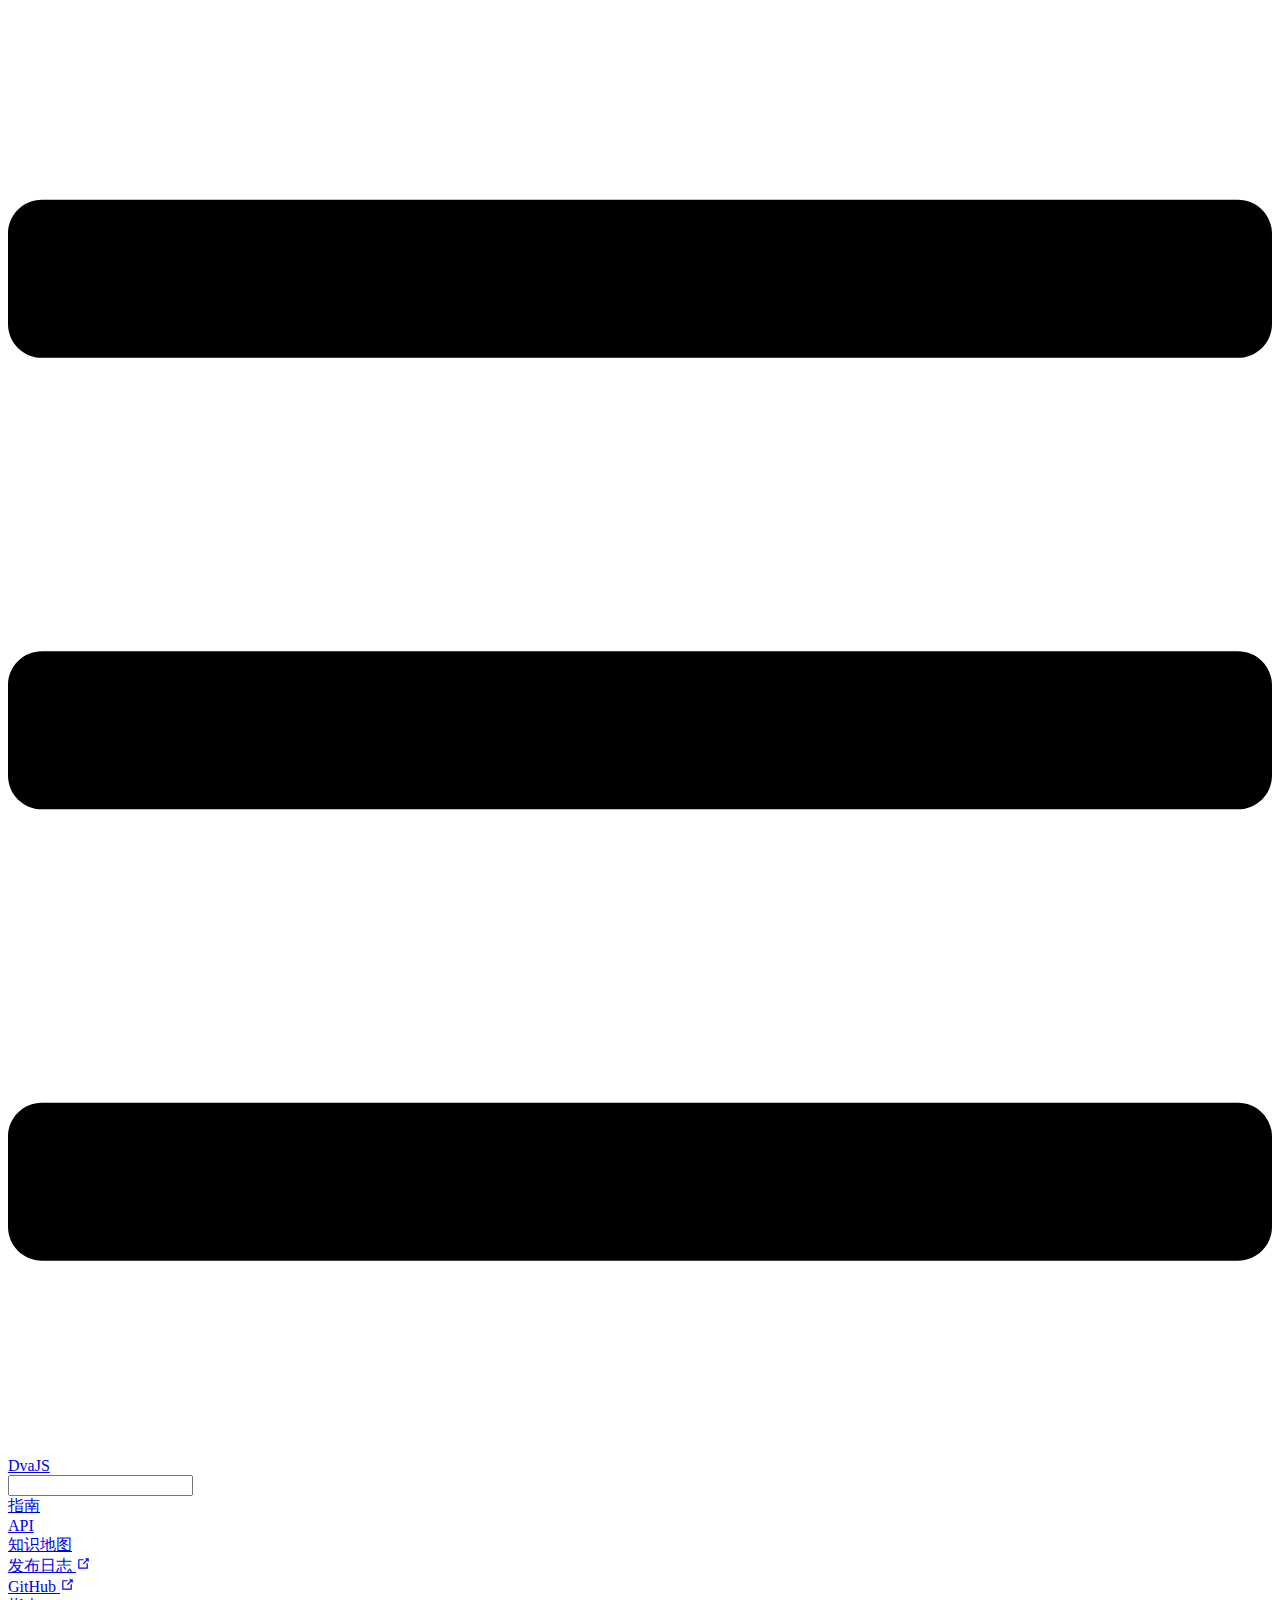
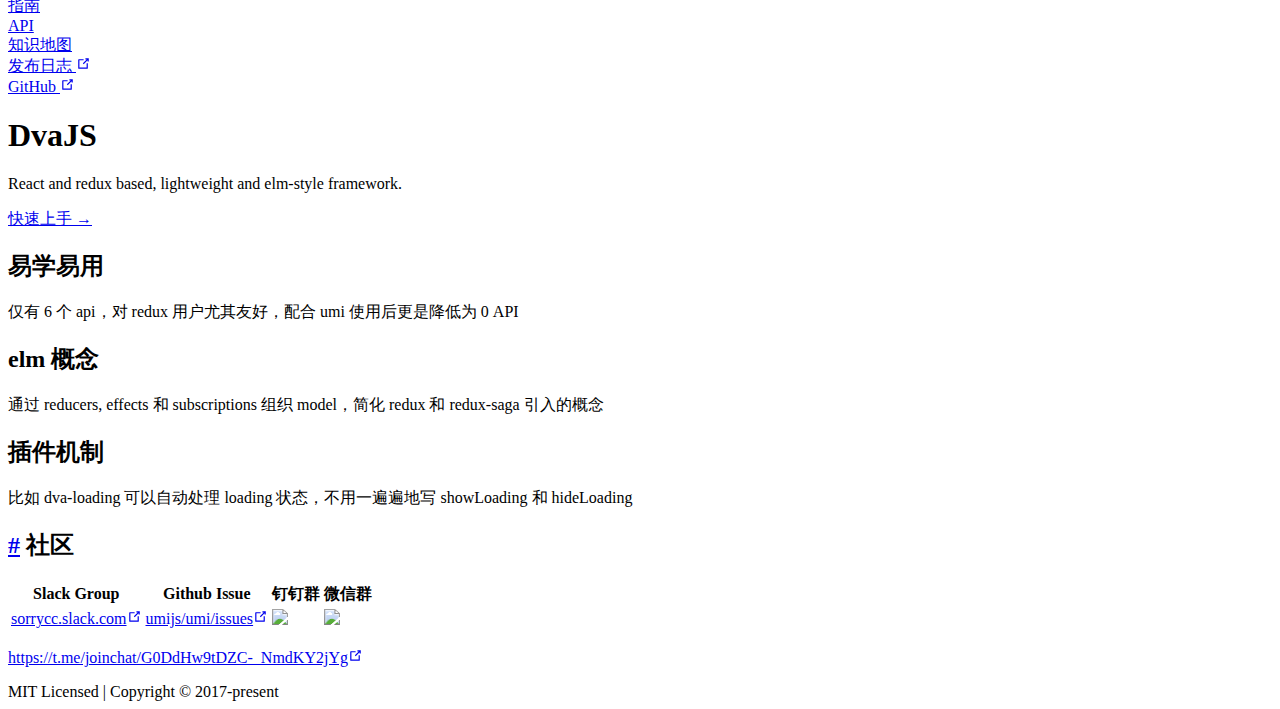
==== commit 02c2f185: "add:baseUrl修改" ====
--- a/index.html
+++ b/index.html
@@ -7,23 +7,23 @@
     <meta name="description" content="React and redux based, lightweight and elm-style framework.">
     
     
-    <link rel="preload" href="/assets/css/0.styles.b0be452b.css" as="style"><link rel="preload" href="/assets/js/app.c9325fe4.js" as="script"><link rel="preload" href="/assets/js/6.11b1af30.js" as="script"><link rel="prefetch" href="/assets/js/10.3b941219.js"><link rel="prefetch" href="/assets/js/11.faeb7d87.js"><link rel="prefetch" href="/assets/js/12.e7dcc131.js"><link rel="prefetch" href="/assets/js/13.76b6ff05.js"><link rel="prefetch" href="/assets/js/14.040e951c.js"><link rel="prefetch" href="/assets/js/15.d0a3ab5c.js"><link rel="prefetch" href="/assets/js/16.5284c3d8.js"><link rel="prefetch" href="/assets/js/17.88814d3d.js"><link rel="prefetch" href="/assets/js/2.fa90be6b.js"><link rel="prefetch" href="/assets/js/3.ce55975b.js"><link rel="prefetch" href="/assets/js/4.3167257f.js"><link rel="prefetch" href="/assets/js/5.03540d78.js"><link rel="prefetch" href="/assets/js/7.8726c71b.js"><link rel="prefetch" href="/assets/js/8.0f609521.js"><link rel="prefetch" href="/assets/js/9.8cca2a40.js">
-    <link rel="stylesheet" href="/assets/css/0.styles.b0be452b.css">
+    <link rel="preload" href="/dva-doc/assets/css/0.styles.91aff1c4.css" as="style"><link rel="preload" href="/dva-doc/assets/js/app.e72ec683.js" as="script"><link rel="preload" href="/dva-doc/assets/js/6.11b1af30.js" as="script"><link rel="prefetch" href="/dva-doc/assets/js/10.3b941219.js"><link rel="prefetch" href="/dva-doc/assets/js/11.faeb7d87.js"><link rel="prefetch" href="/dva-doc/assets/js/12.e7dcc131.js"><link rel="prefetch" href="/dva-doc/assets/js/13.76b6ff05.js"><link rel="prefetch" href="/dva-doc/assets/js/14.040e951c.js"><link rel="prefetch" href="/dva-doc/assets/js/15.d0a3ab5c.js"><link rel="prefetch" href="/dva-doc/assets/js/16.5284c3d8.js"><link rel="prefetch" href="/dva-doc/assets/js/17.88814d3d.js"><link rel="prefetch" href="/dva-doc/assets/js/2.fa90be6b.js"><link rel="prefetch" href="/dva-doc/assets/js/3.ce55975b.js"><link rel="prefetch" href="/dva-doc/assets/js/4.3167257f.js"><link rel="prefetch" href="/dva-doc/assets/js/5.03540d78.js"><link rel="prefetch" href="/dva-doc/assets/js/7.8726c71b.js"><link rel="prefetch" href="/dva-doc/assets/js/8.0f609521.js"><link rel="prefetch" href="/dva-doc/assets/js/9.8cca2a40.js">
+    <link rel="stylesheet" href="/dva-doc/assets/css/0.styles.91aff1c4.css">
   </head>
   <body>
-    <div id="app" data-server-rendered="true"><div class="theme-container no-sidebar"><header class="navbar"><div class="sidebar-button"><svg xmlns="http://www.w3.org/2000/svg" aria-hidden="true" role="img" viewBox="0 0 448 512" class="icon"><path fill="currentColor" d="M436 124H12c-6.627 0-12-5.373-12-12V80c0-6.627 5.373-12 12-12h424c6.627 0 12 5.373 12 12v32c0 6.627-5.373 12-12 12zm0 160H12c-6.627 0-12-5.373-12-12v-32c0-6.627 5.373-12 12-12h424c6.627 0 12 5.373 12 12v32c0 6.627-5.373 12-12 12zm0 160H12c-6.627 0-12-5.373-12-12v-32c0-6.627 5.373-12 12-12h424c6.627 0 12 5.373 12 12v32c0 6.627-5.373 12-12 12z"></path></svg></div> <a href="/" aria-current="page" class="home-link router-link-exact-active router-link-active"><!----> <span class="site-name">DvaJS</span></a> <div class="links" style="max-width:nullpx;"><div class="search-box"><input aria-label="Search" autocomplete="off" spellcheck="false" value=""> <!----></div> <nav class="nav-links can-hide"><div class="nav-item"><a href="/guide/" class="nav-link">指南</a></div><div class="nav-item"><a href="/api/" class="nav-link">API</a></div><div class="nav-item"><a href="/knowledgemap/" class="nav-link">知识地图</a></div><div class="nav-item"><a href="https://github.com/dvajs/dva/releases" target="_blank" rel="noopener noreferrer" class="nav-link external">
+    <div id="app" data-server-rendered="true"><div class="theme-container no-sidebar"><header class="navbar"><div class="sidebar-button"><svg xmlns="http://www.w3.org/2000/svg" aria-hidden="true" role="img" viewBox="0 0 448 512" class="icon"><path fill="currentColor" d="M436 124H12c-6.627 0-12-5.373-12-12V80c0-6.627 5.373-12 12-12h424c6.627 0 12 5.373 12 12v32c0 6.627-5.373 12-12 12zm0 160H12c-6.627 0-12-5.373-12-12v-32c0-6.627 5.373-12 12-12h424c6.627 0 12 5.373 12 12v32c0 6.627-5.373 12-12 12zm0 160H12c-6.627 0-12-5.373-12-12v-32c0-6.627 5.373-12 12-12h424c6.627 0 12 5.373 12 12v32c0 6.627-5.373 12-12 12z"></path></svg></div> <a href="/dva-doc/" aria-current="page" class="home-link router-link-exact-active router-link-active"><!----> <span class="site-name">DvaJS</span></a> <div class="links" style="max-width:nullpx;"><div class="search-box"><input aria-label="Search" autocomplete="off" spellcheck="false" value=""> <!----></div> <nav class="nav-links can-hide"><div class="nav-item"><a href="/dva-doc/guide/" class="nav-link">指南</a></div><div class="nav-item"><a href="/dva-doc/api/" class="nav-link">API</a></div><div class="nav-item"><a href="/dva-doc/knowledgemap/" class="nav-link">知识地图</a></div><div class="nav-item"><a href="https://github.com/dvajs/dva/releases" target="_blank" rel="noopener noreferrer" class="nav-link external">
   发布日志
   <svg xmlns="http://www.w3.org/2000/svg" aria-hidden="true" x="0px" y="0px" viewBox="0 0 100 100" width="15" height="15" class="icon outbound"><path fill="currentColor" d="M18.8,85.1h56l0,0c2.2,0,4-1.8,4-4v-32h-8v28h-48v-48h28v-8h-32l0,0c-2.2,0-4,1.8-4,4v56C14.8,83.3,16.6,85.1,18.8,85.1z"></path> <polygon fill="currentColor" points="45.7,48.7 51.3,54.3 77.2,28.5 77.2,37.2 85.2,37.2 85.2,14.9 62.8,14.9 62.8,22.9 71.5,22.9"></polygon></svg></a></div> <a href="https://github.com/dvajs/dva" target="_blank" rel="noopener noreferrer" class="repo-link">
     GitHub
-    <svg xmlns="http://www.w3.org/2000/svg" aria-hidden="true" x="0px" y="0px" viewBox="0 0 100 100" width="15" height="15" class="icon outbound"><path fill="currentColor" d="M18.8,85.1h56l0,0c2.2,0,4-1.8,4-4v-32h-8v28h-48v-48h28v-8h-32l0,0c-2.2,0-4,1.8-4,4v56C14.8,83.3,16.6,85.1,18.8,85.1z"></path> <polygon fill="currentColor" points="45.7,48.7 51.3,54.3 77.2,28.5 77.2,37.2 85.2,37.2 85.2,14.9 62.8,14.9 62.8,22.9 71.5,22.9"></polygon></svg></a></nav></div></header> <div class="sidebar-mask"></div> <div class="sidebar"><nav class="nav-links"><div class="nav-item"><a href="/guide/" class="nav-link">指南</a></div><div class="nav-item"><a href="/api/" class="nav-link">API</a></div><div class="nav-item"><a href="/knowledgemap/" class="nav-link">知识地图</a></div><div class="nav-item"><a href="https://github.com/dvajs/dva/releases" target="_blank" rel="noopener noreferrer" class="nav-link external">
+    <svg xmlns="http://www.w3.org/2000/svg" aria-hidden="true" x="0px" y="0px" viewBox="0 0 100 100" width="15" height="15" class="icon outbound"><path fill="currentColor" d="M18.8,85.1h56l0,0c2.2,0,4-1.8,4-4v-32h-8v28h-48v-48h28v-8h-32l0,0c-2.2,0-4,1.8-4,4v56C14.8,83.3,16.6,85.1,18.8,85.1z"></path> <polygon fill="currentColor" points="45.7,48.7 51.3,54.3 77.2,28.5 77.2,37.2 85.2,37.2 85.2,14.9 62.8,14.9 62.8,22.9 71.5,22.9"></polygon></svg></a></nav></div></header> <div class="sidebar-mask"></div> <div class="sidebar"><nav class="nav-links"><div class="nav-item"><a href="/dva-doc/guide/" class="nav-link">指南</a></div><div class="nav-item"><a href="/dva-doc/api/" class="nav-link">API</a></div><div class="nav-item"><a href="/dva-doc/knowledgemap/" class="nav-link">知识地图</a></div><div class="nav-item"><a href="https://github.com/dvajs/dva/releases" target="_blank" rel="noopener noreferrer" class="nav-link external">
   发布日志
   <svg xmlns="http://www.w3.org/2000/svg" aria-hidden="true" x="0px" y="0px" viewBox="0 0 100 100" width="15" height="15" class="icon outbound"><path fill="currentColor" d="M18.8,85.1h56l0,0c2.2,0,4-1.8,4-4v-32h-8v28h-48v-48h28v-8h-32l0,0c-2.2,0-4,1.8-4,4v56C14.8,83.3,16.6,85.1,18.8,85.1z"></path> <polygon fill="currentColor" points="45.7,48.7 51.3,54.3 77.2,28.5 77.2,37.2 85.2,37.2 85.2,14.9 62.8,14.9 62.8,22.9 71.5,22.9"></polygon></svg></a></div> <a href="https://github.com/dvajs/dva" target="_blank" rel="noopener noreferrer" class="repo-link">
     GitHub
     <svg xmlns="http://www.w3.org/2000/svg" aria-hidden="true" x="0px" y="0px" viewBox="0 0 100 100" width="15" height="15" class="icon outbound"><path fill="currentColor" d="M18.8,85.1h56l0,0c2.2,0,4-1.8,4-4v-32h-8v28h-48v-48h28v-8h-32l0,0c-2.2,0-4,1.8-4,4v56C14.8,83.3,16.6,85.1,18.8,85.1z"></path> <polygon fill="currentColor" points="45.7,48.7 51.3,54.3 77.2,28.5 77.2,37.2 85.2,37.2 85.2,14.9 62.8,14.9 62.8,22.9 71.5,22.9"></polygon></svg></a></nav>  <!----> </div> <div class="home"><div class="hero"><!----> <h1>DvaJS</h1> <p class="description">
       React and redux based, lightweight and elm-style framework.
-    </p> <p class="action"><a href="/guide/" class="nav-link action-button">快速上手 →</a></p></div> <div class="features"><div class="feature"><h2>易学易用</h2> <p>仅有 6 个 api，对 redux 用户尤其友好，配合 umi 使用后更是降低为 0 API</p></div><div class="feature"><h2>elm 概念</h2> <p>通过 reducers, effects 和 subscriptions 组织 model，简化 redux 和 redux-saga 引入的概念</p></div><div class="feature"><h2>插件机制</h2> <p>比如 dva-loading 可以自动处理 loading 状态，不用一遍遍地写 showLoading 和 hideLoading</p></div></div> <div class="content custom"><h2 id="社区"><a href="#社区" class="header-anchor">#</a> 社区</h2> <table><thead><tr><th>Slack Group</th> <th>Github Issue</th> <th>钉钉群</th> <th>微信群</th></tr></thead> <tbody><tr><td><a href="https://join.slack.com/t/sorrycc/shared_invite/enQtNTUzMTYxNDQ5MzE4LTg1NjEzYWUwNDQzMWU3YjViYjcyM2RkZDdjMzE0NzIxMTg3MzIwMDM2YjUwNTZkNDdhNTY5ZTlhYzc1Nzk2NzI" target="_blank" rel="noopener noreferrer">sorrycc.slack.com<svg xmlns="http://www.w3.org/2000/svg" aria-hidden="true" x="0px" y="0px" viewBox="0 0 100 100" width="15" height="15" class="icon outbound"><path fill="currentColor" d="M18.8,85.1h56l0,0c2.2,0,4-1.8,4-4v-32h-8v28h-48v-48h28v-8h-32l0,0c-2.2,0-4,1.8-4,4v56C14.8,83.3,16.6,85.1,18.8,85.1z"></path> <polygon fill="currentColor" points="45.7,48.7 51.3,54.3 77.2,28.5 77.2,37.2 85.2,37.2 85.2,14.9 62.8,14.9 62.8,22.9 71.5,22.9"></polygon></svg></a></td> <td><a href="https://github.com/umijs/umi/issues" target="_blank" rel="noopener noreferrer">umijs/umi/issues<svg xmlns="http://www.w3.org/2000/svg" aria-hidden="true" x="0px" y="0px" viewBox="0 0 100 100" width="15" height="15" class="icon outbound"><path fill="currentColor" d="M18.8,85.1h56l0,0c2.2,0,4-1.8,4-4v-32h-8v28h-48v-48h28v-8h-32l0,0c-2.2,0-4,1.8-4,4v56C14.8,83.3,16.6,85.1,18.8,85.1z"></path> <polygon fill="currentColor" points="45.7,48.7 51.3,54.3 77.2,28.5 77.2,37.2 85.2,37.2 85.2,14.9 62.8,14.9 62.8,22.9 71.5,22.9"></polygon></svg></a></td> <td><img src="https://gw.alipayobjects.com/zos/rmsportal/jPXcQOlGLnylGMfrKdBz.jpg" width="60"></td> <td><img src="https://img.alicdn.com/tfs/TB13U6aF6DpK1RjSZFrXXa78VXa-752-974.jpg" width="60"></td></tr></tbody></table> <p><a href="https://t.me/joinchat/G0DdHw9tDZC-_NmdKY2jYg" target="_blank" rel="noopener noreferrer">https://t.me/joinchat/G0DdHw9tDZC-_NmdKY2jYg<svg xmlns="http://www.w3.org/2000/svg" aria-hidden="true" x="0px" y="0px" viewBox="0 0 100 100" width="15" height="15" class="icon outbound"><path fill="currentColor" d="M18.8,85.1h56l0,0c2.2,0,4-1.8,4-4v-32h-8v28h-48v-48h28v-8h-32l0,0c-2.2,0-4,1.8-4,4v56C14.8,83.3,16.6,85.1,18.8,85.1z"></path> <polygon fill="currentColor" points="45.7,48.7 51.3,54.3 77.2,28.5 77.2,37.2 85.2,37.2 85.2,14.9 62.8,14.9 62.8,22.9 71.5,22.9"></polygon></svg></a></p></div> <div class="footer">
+    </p> <p class="action"><a href="/dva-doc/guide/" class="nav-link action-button">快速上手 →</a></p></div> <div class="features"><div class="feature"><h2>易学易用</h2> <p>仅有 6 个 api，对 redux 用户尤其友好，配合 umi 使用后更是降低为 0 API</p></div><div class="feature"><h2>elm 概念</h2> <p>通过 reducers, effects 和 subscriptions 组织 model，简化 redux 和 redux-saga 引入的概念</p></div><div class="feature"><h2>插件机制</h2> <p>比如 dva-loading 可以自动处理 loading 状态，不用一遍遍地写 showLoading 和 hideLoading</p></div></div> <div class="content custom"><h2 id="社区"><a href="#社区" class="header-anchor">#</a> 社区</h2> <table><thead><tr><th>Slack Group</th> <th>Github Issue</th> <th>钉钉群</th> <th>微信群</th></tr></thead> <tbody><tr><td><a href="https://join.slack.com/t/sorrycc/shared_invite/enQtNTUzMTYxNDQ5MzE4LTg1NjEzYWUwNDQzMWU3YjViYjcyM2RkZDdjMzE0NzIxMTg3MzIwMDM2YjUwNTZkNDdhNTY5ZTlhYzc1Nzk2NzI" target="_blank" rel="noopener noreferrer">sorrycc.slack.com<svg xmlns="http://www.w3.org/2000/svg" aria-hidden="true" x="0px" y="0px" viewBox="0 0 100 100" width="15" height="15" class="icon outbound"><path fill="currentColor" d="M18.8,85.1h56l0,0c2.2,0,4-1.8,4-4v-32h-8v28h-48v-48h28v-8h-32l0,0c-2.2,0-4,1.8-4,4v56C14.8,83.3,16.6,85.1,18.8,85.1z"></path> <polygon fill="currentColor" points="45.7,48.7 51.3,54.3 77.2,28.5 77.2,37.2 85.2,37.2 85.2,14.9 62.8,14.9 62.8,22.9 71.5,22.9"></polygon></svg></a></td> <td><a href="https://github.com/umijs/umi/issues" target="_blank" rel="noopener noreferrer">umijs/umi/issues<svg xmlns="http://www.w3.org/2000/svg" aria-hidden="true" x="0px" y="0px" viewBox="0 0 100 100" width="15" height="15" class="icon outbound"><path fill="currentColor" d="M18.8,85.1h56l0,0c2.2,0,4-1.8,4-4v-32h-8v28h-48v-48h28v-8h-32l0,0c-2.2,0-4,1.8-4,4v56C14.8,83.3,16.6,85.1,18.8,85.1z"></path> <polygon fill="currentColor" points="45.7,48.7 51.3,54.3 77.2,28.5 77.2,37.2 85.2,37.2 85.2,14.9 62.8,14.9 62.8,22.9 71.5,22.9"></polygon></svg></a></td> <td><img src="https://gw.alipayobjects.com/zos/rmsportal/jPXcQOlGLnylGMfrKdBz.jpg" width="60"></td> <td><img src="https://img.alicdn.com/tfs/TB13U6aF6DpK1RjSZFrXXa78VXa-752-974.jpg" width="60"></td></tr></tbody></table> <p><a href="https://t.me/joinchat/G0DdHw9tDZC-_NmdKY2jYg" target="_blank" rel="noopener noreferrer">https://t.me/joinchat/G0DdHw9tDZC-_NmdKY2jYg<svg xmlns="http://www.w3.org/2000/svg" aria-hidden="true" x="0px" y="0px" viewBox="0 0 100 100" width="15" height="15" class="icon outbound"><path fill="currentColor" d="M18.8,85.1h56l0,0c2.2,0,4-1.8,4-4v-32h-8v28h-48v-48h28v-8h-32l0,0c-2.2,0-4,1.8-4,4v56C14.8,83.3,16.6,85.1,18.8,85.1z"></path> <polygon fill="currentColor" points="45.7,48.7 51.3,54.3 77.2,28.5 77.2,37.2 85.2,37.2 85.2,14.9 62.8,14.9 62.8,22.9 71.5,22.9"></polygon></svg></a></p></div> <div class="footer">
     MIT Licensed | Copyright © 2017-present
   </div></div> <!----></div></div>
-    <script src="/assets/js/app.c9325fe4.js" defer></script><script src="/assets/js/6.11b1af30.js" defer></script>
+    <script src="/dva-doc/assets/js/app.e72ec683.js" defer></script><script src="/dva-doc/assets/js/6.11b1af30.js" defer></script>
   </body>
 </html>
